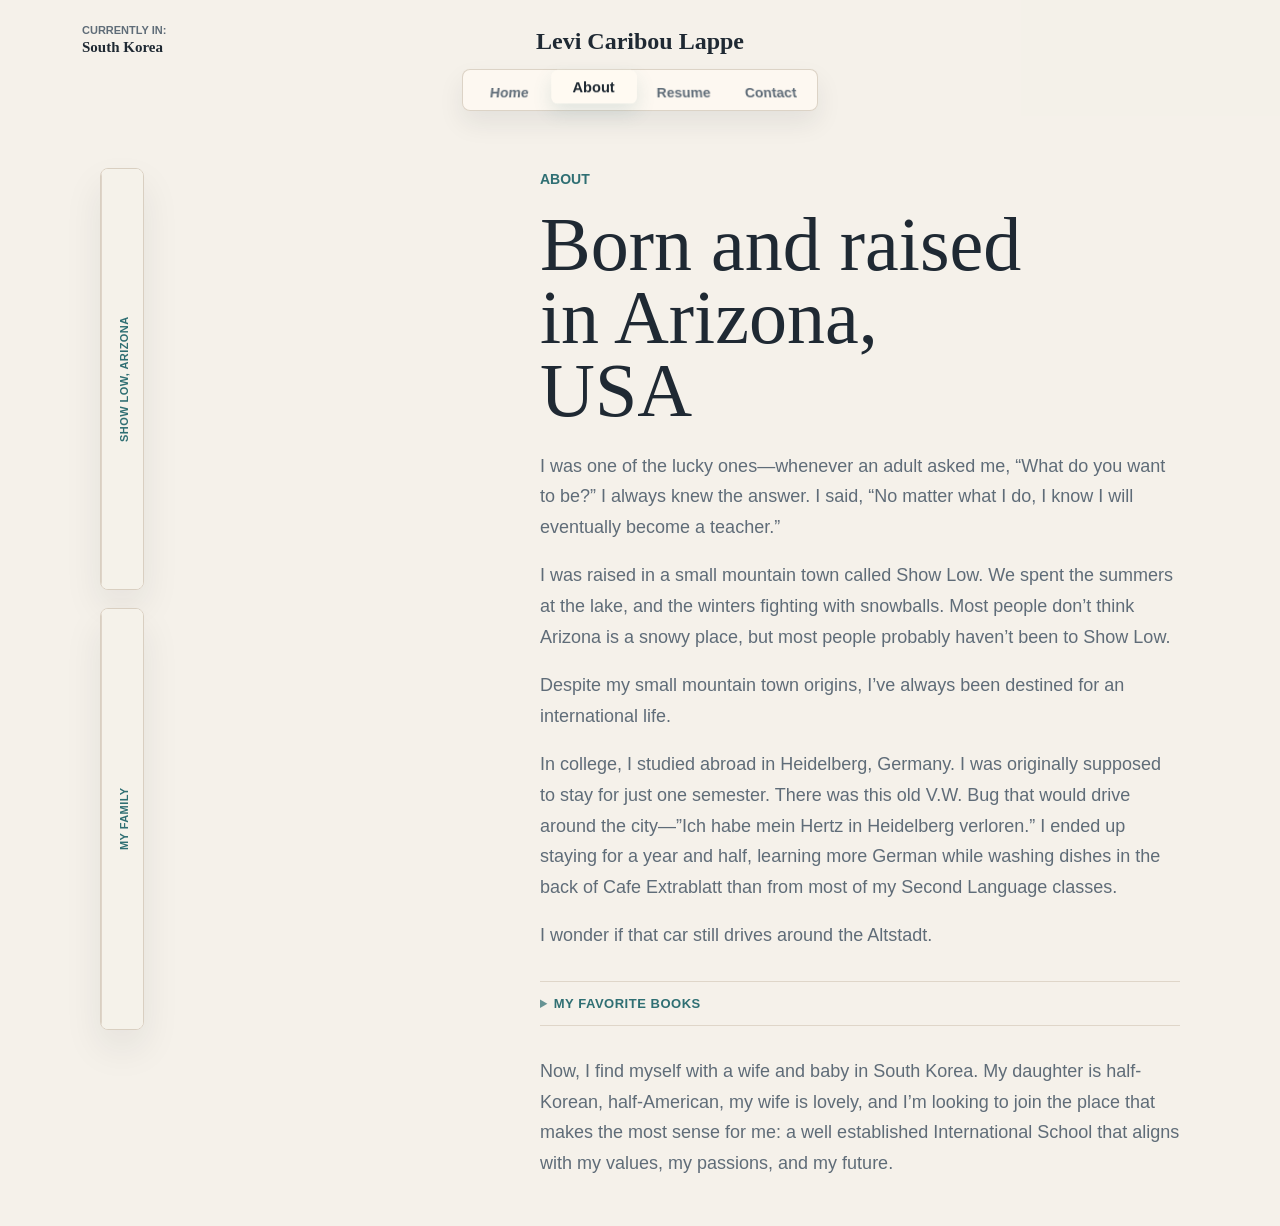
==== about/index.html @ ea68ee5a "v0.52" ====
<!doctype html>
<html lang="en">
  <head>
    <meta charset="utf-8">
    <meta name="viewport" content="width=1200">
    <base href="../">
    <title>About | Levi Caribou Lappe</title>
    <link rel="stylesheet" href="styles.css?v=site-20260628">
  </head>
  <body>
    <main class="page-shell page-shell-simple" aria-label="About page">
      <header class="site-header">
        <div class="header-location" aria-label="Current location">
          <div
            class="mini-globe"
            id="location-globe"
            role="img"
            aria-label="Spinning globe with a pin on South Korea"
          ></div>
          <p>Currently in: <span>South Korea</span></p>
        </div>

        <div class="brand-row">
          <a class="home-link" href="./">Levi Caribou Lappe</a>
        </div>

        <nav class="site-nav" aria-label="Primary navigation">
          <a class="nav-link" href="./">Home</a>
          <a class="nav-link" href="about/" aria-current="page">About</a>
          <a class="nav-link" href="resume/">Resume</a>
          <a class="nav-link" href="contact/">Contact</a>
        </nav>
      </header>

      <section class="about-layout">
        <div class="about-drawer-stack" aria-label="About image drawers">
          <figure class="about-image-drawer">
            <figcaption>Show Low, Arizona</figcaption>
            <div class="about-drawer-slides">
              <img loading="lazy" decoding="async"
                src="resources/images/About%20me/Show%20Low.jpeg"
                alt="Show Low, Arizona landscape"
              >
              <img loading="lazy" decoding="async"
                src="resources/images/About%20me/Show%20Low%20lake.avif"
                alt="Show Low lake"
              >
              <img loading="lazy" decoding="async"
                src="resources/images/About%20me/Show-Low-snow.jpg"
                alt="Snow in Show Low, Arizona"
              >
            </div>
          </figure>
          <figure class="about-image-drawer about-family-drawer">
            <figcaption>My Family</figcaption>
            <div class="about-drawer-slides">
              <img loading="lazy" decoding="async"
                src="resources/images/About%20me/1.jpg"
                alt="Family photo 1"
              >
              <img loading="lazy" decoding="async"
                src="resources/images/About%20me/2.jpg"
                alt="Family photo 2"
              >
              <img loading="lazy" decoding="async"
                src="resources/images/About%20me/3.jpg"
                alt="Family photo 3"
              >
            </div>
          </figure>
        </div>

        <div class="page-copy">
          <p class="eyebrow">About</p>
          <h1>Born and raised in Arizona, USA</h1>
          <p>
            I was one of the lucky ones&mdash;whenever an adult asked me,
            &ldquo;What do you want to be?&rdquo; I always knew the answer. I
            said, &ldquo;No matter what I do, I know I will eventually become a
            teacher.&rdquo;
          </p>
          <p>
            I was raised in a small mountain town called Show Low. We spent the
            summers at the lake, and the winters fighting with snowballs. Most
            people don&rsquo;t think Arizona is a snowy place, but most people
            probably haven&rsquo;t been to Show Low.
          </p>
          <p>
            Despite my small mountain town origins, I&rsquo;ve always been destined
            for an international life.
          </p>
          <p>
            In college, I studied abroad in Heidelberg, Germany. I was originally
            supposed to stay for just one semester. There was this old V.W. Bug
            that would drive around the city&mdash;&rdquo;Ich habe mein Hertz in
            Heidelberg verloren.&rdquo; I ended up staying for a year and half,
            learning more German while washing dishes in the back of Cafe
            Extrablatt than from most of my Second Language classes.
          </p>
          <p>
            I wonder if that car still drives around the Altstadt.
          </p>
          <details class="favorite-books">
            <summary>My favorite books</summary>
            <div class="favorite-books-content">
              <ul>
                <li><cite>The Brother's Karamazov</cite> by Fyador Dostoyevski</li>
                <li><cite>The God Emporer of Dune</cite> by Frank Herbert</li>
                <li><cite>Out of Africa</cite> by Karen von Blixen</li>
              </ul>
              <div class="book-cover-cluster" aria-label="Favorite book covers">
                <img loading="lazy" decoding="async"
                  class="mini-book mini-book-karamazov"
                  src="resources/images/About%20me/TBK.jpg"
                  alt="The Brother's Karamazov book cover"
                >
                <img loading="lazy" decoding="async"
                  class="mini-book mini-book-dune"
                  src="resources/images/About%20me/GEOD.jpg"
                  alt="The God Emporer of Dune book cover"
                >
                <img loading="lazy" decoding="async"
                  class="mini-book mini-book-africa"
                  src="resources/images/About%20me/OOA.jpg"
                  alt="Out of Africa book cover"
                >
              </div>
            </div>
          </details>
          <p>
            Now, I find myself with a wife and baby in South Korea. My daughter
            is half-Korean, half-American, my wife is lovely, and I&rsquo;m looking
            to join the place that makes the most sense for me: a well established
            International School that aligns with my values, my passions, and my
            future.
          </p>
        </div>
      </section>
    </main>
    <script type="module" src="globe.js"></script>
  </body>
</html>
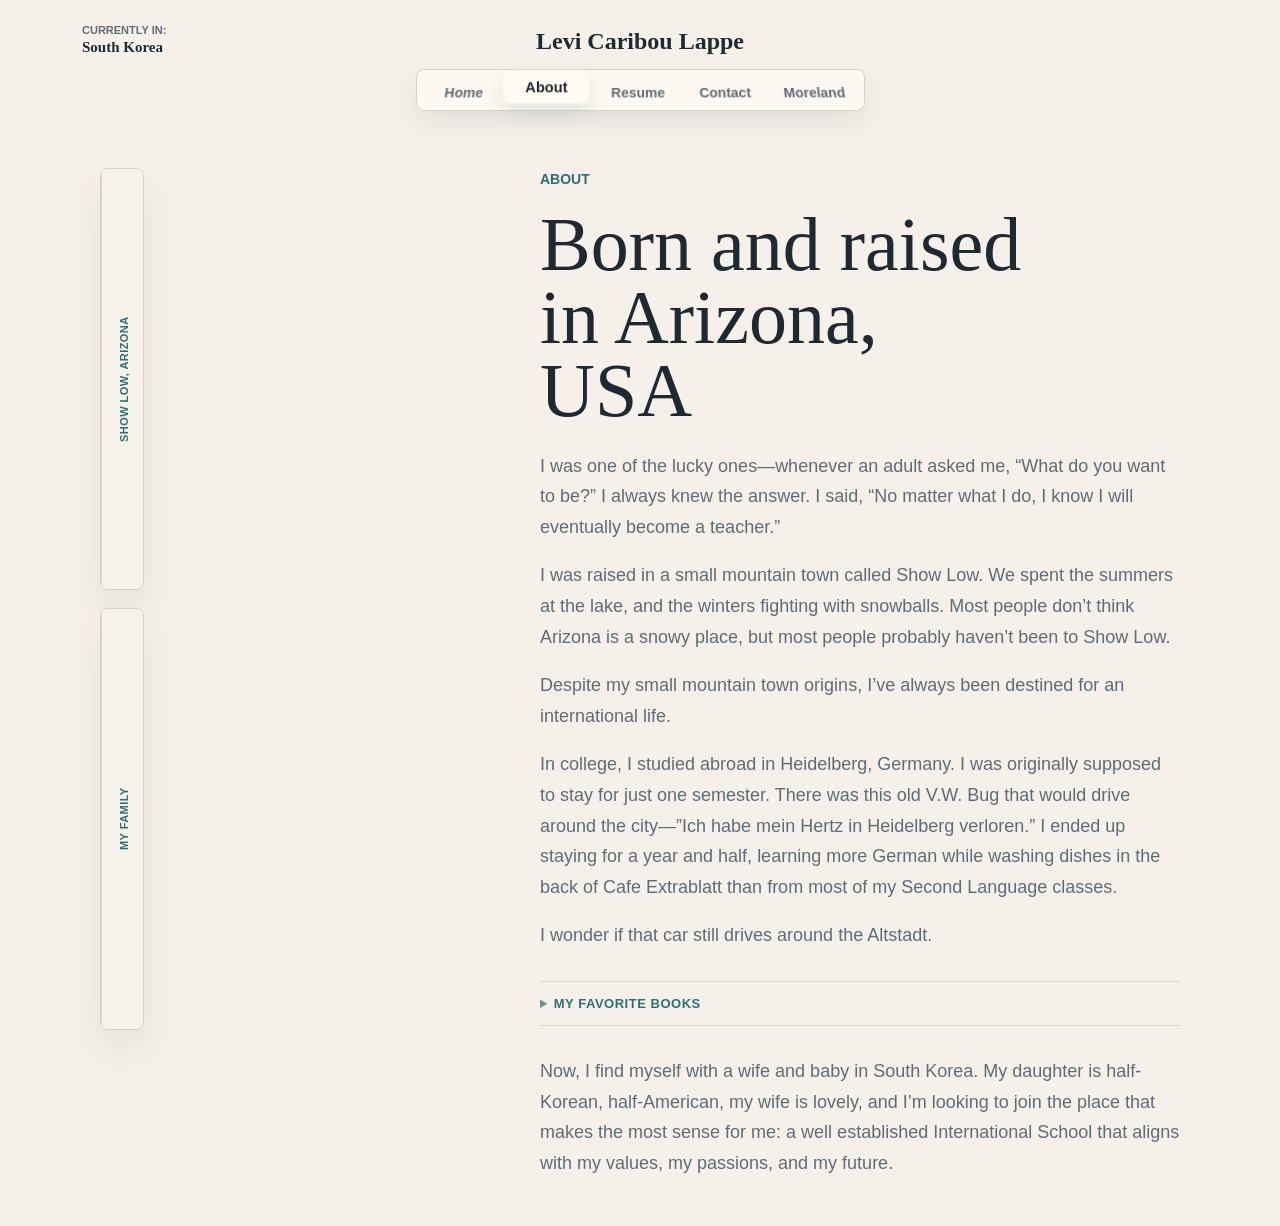
==== commit 36d45164: "v.Moreland" ====
--- a/about/index.html
+++ b/about/index.html
@@ -2,10 +2,13 @@
 <html lang="en">
   <head>
     <meta charset="utf-8">
-    <meta name="viewport" content="width=1200">
+    <meta name="viewport" content="width=1200">
     <base href="../">
     <title>About | Levi Caribou Lappe</title>
-    <link rel="stylesheet" href="styles.css?v=site-20260628">
+    <link rel="stylesheet" href="styles.css?v=site-20260705-resume-left-sidebar">
+    <link rel="preload" as="image" href="resources/images/About%20me/TBK.jpg">
+    <link rel="preload" as="image" href="resources/images/About%20me/GEOD.jpg">
+    <link rel="preload" as="image" href="resources/images/About%20me/OOA.jpg">
   </head>
   <body>
     <main class="page-shell page-shell-simple" aria-label="About page">
@@ -28,7 +31,8 @@
           <a class="nav-link" href="./">Home</a>
           <a class="nav-link" href="about/" aria-current="page">About</a>
           <a class="nav-link" href="resume/">Resume</a>
-          <a class="nav-link" href="contact/">Contact</a>
+          <a class="nav-link" href="contact/">Contact</a>
+          <a class="nav-link" href="m3u1a1.html">Moreland</a>
         </nav>
       </header>
 
@@ -109,17 +113,17 @@
                 <li><cite>Out of Africa</cite> by Karen von Blixen</li>
               </ul>
               <div class="book-cover-cluster" aria-label="Favorite book covers">
-                <img loading="lazy" decoding="async"
+                <img loading="eager" decoding="async"
                   class="mini-book mini-book-karamazov"
                   src="resources/images/About%20me/TBK.jpg"
                   alt="The Brother's Karamazov book cover"
                 >
-                <img loading="lazy" decoding="async"
+                <img loading="eager" decoding="async"
                   class="mini-book mini-book-dune"
                   src="resources/images/About%20me/GEOD.jpg"
                   alt="The God Emporer of Dune book cover"
                 >
-                <img loading="lazy" decoding="async"
+                <img loading="eager" decoding="async"
                   class="mini-book mini-book-africa"
                   src="resources/images/About%20me/OOA.jpg"
                   alt="Out of Africa book cover"
@@ -140,5 +144,5 @@
     <script type="module" src="globe.js"></script>
   </body>
 </html>
-
-
+
+
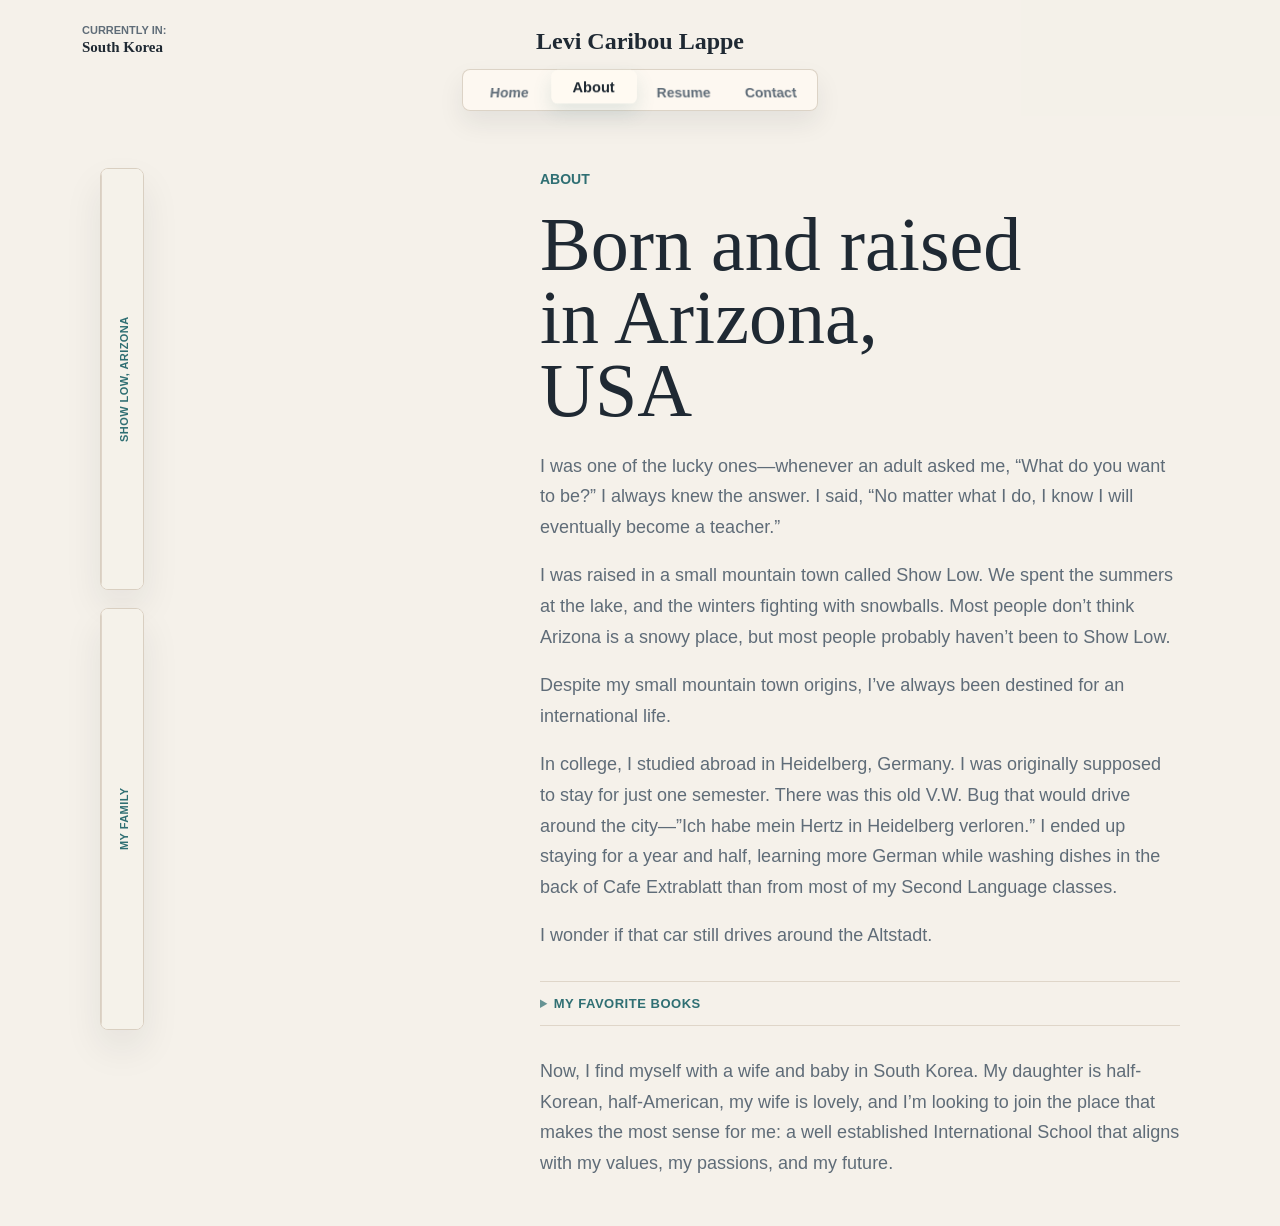
==== commit 93e885a2: "Remove Moreland section" ====
--- a/about/index.html
+++ b/about/index.html
@@ -31,8 +31,7 @@
           <a class="nav-link" href="./">Home</a>
           <a class="nav-link" href="about/" aria-current="page">About</a>
           <a class="nav-link" href="resume/">Resume</a>
-          <a class="nav-link" href="contact/">Contact</a>
-          <a class="nav-link" href="m3u1a1.html">Moreland</a>
+          <a class="nav-link" href="contact/">Contact</a>
         </nav>
       </header>
 
